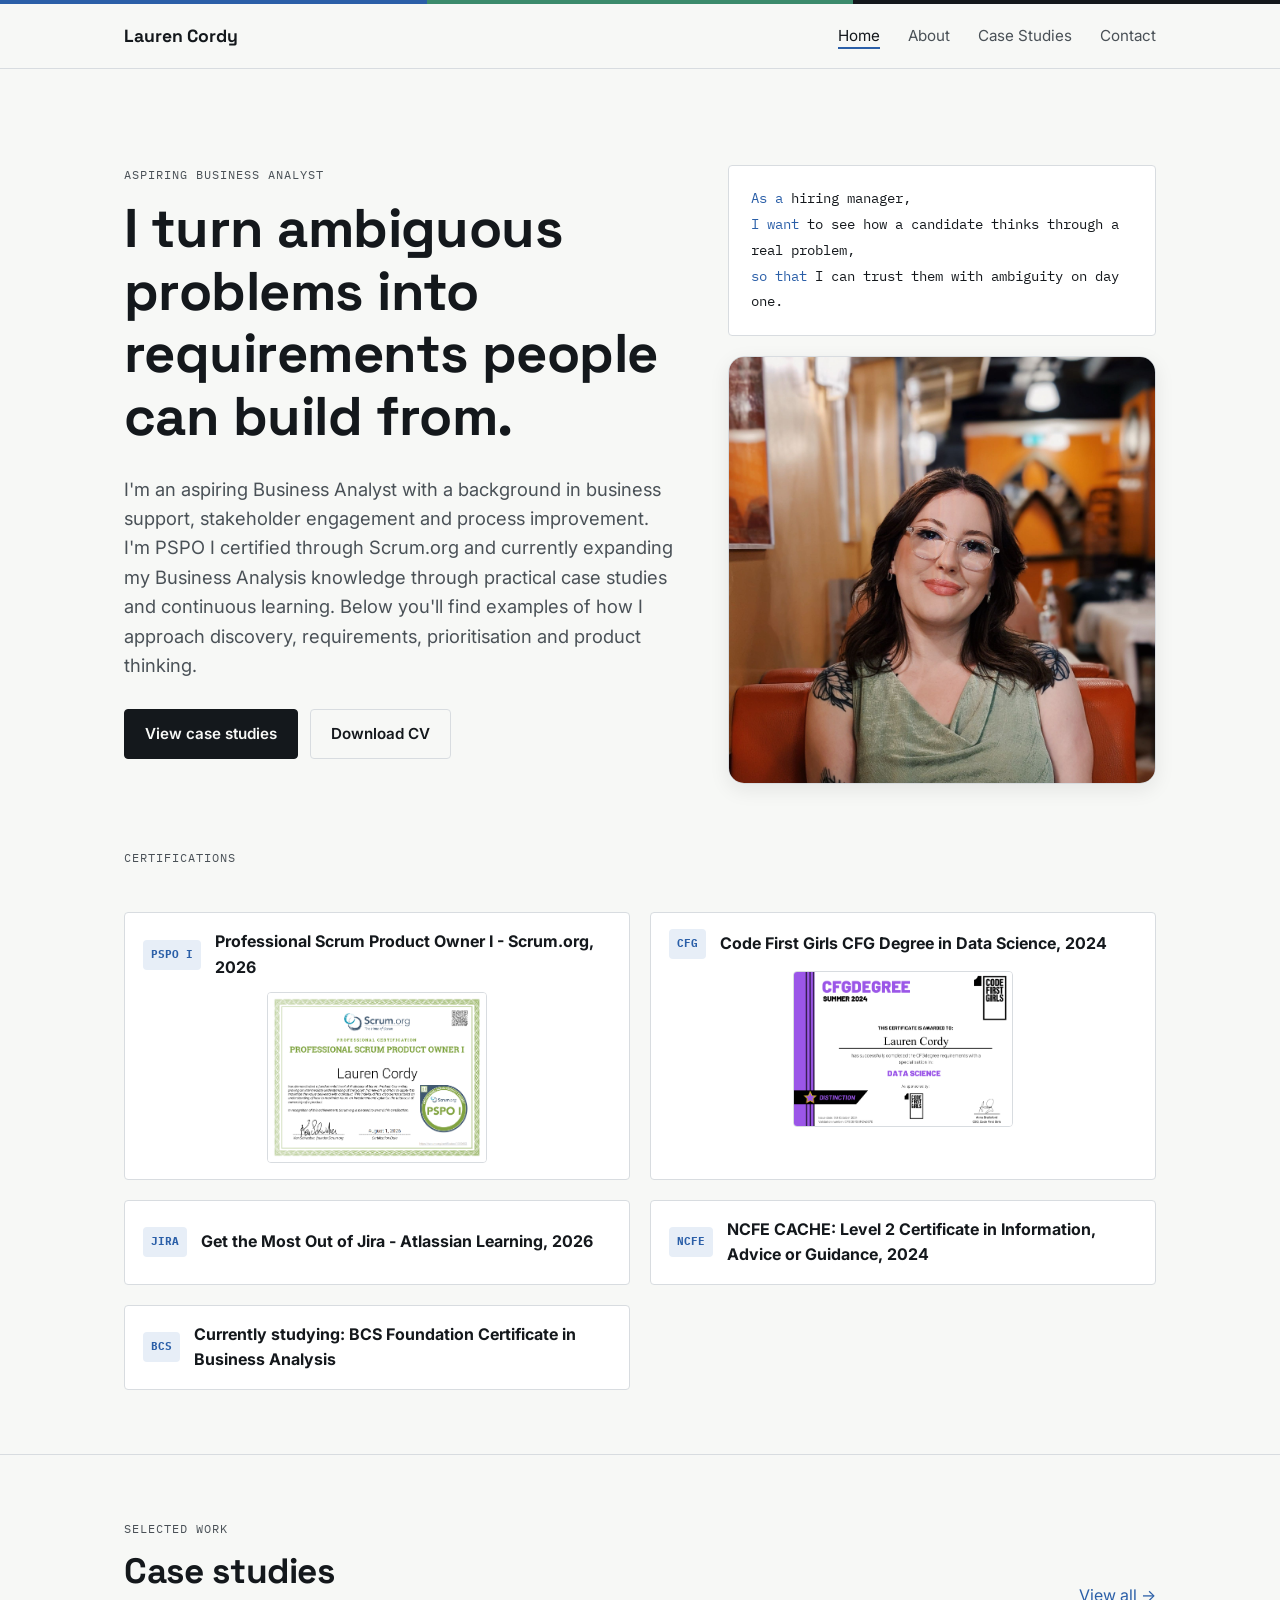
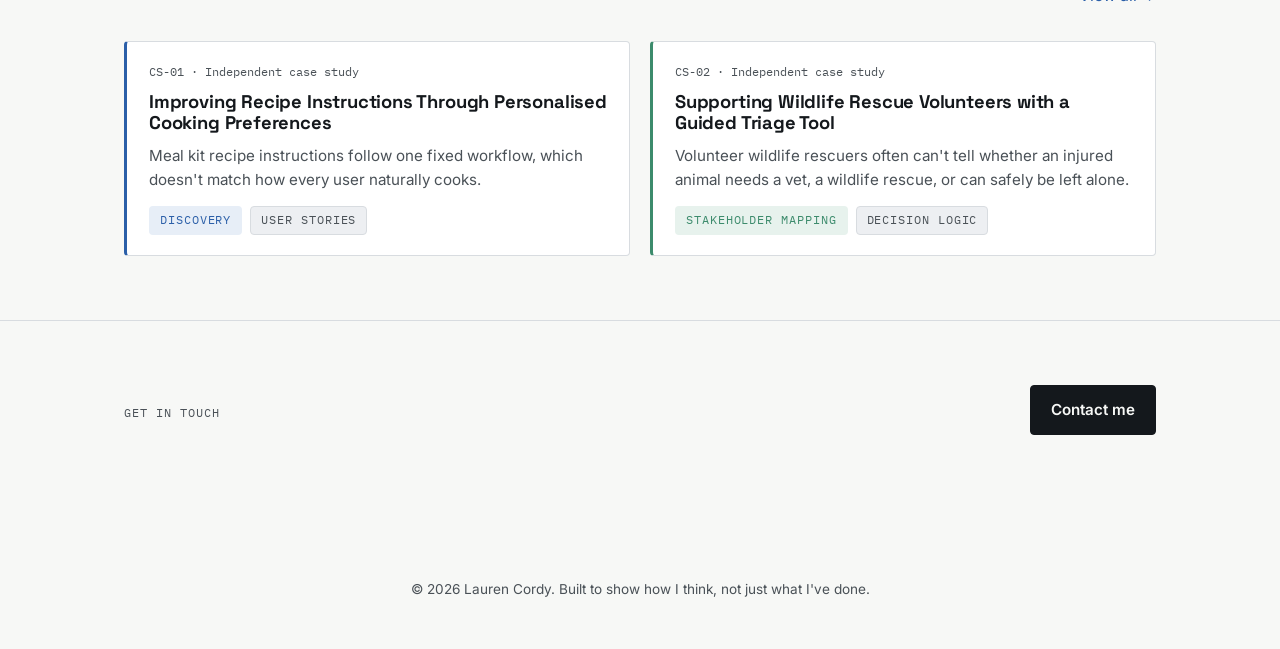
==== index.html @ 0fe435e4 "Add real CV and restore download links Add CV PDF to assets and link it from the homepage hero, Abou" ====
<!doctype html>
<html lang="en">
<head>
<meta charset="UTF-8">
<meta name="viewport" content="width=device-width, initial-scale=1.0">
<title>Lauren Cordy — Junior Business Analyst</title>
<meta name="description" content="Lauren Cordy — aspiring Business Analyst. PSPO certified, case studies in requirements gathering, user stories and stakeholder analysis.">
<link rel="preconnect" href="https://fonts.googleapis.com">
<link href="https://fonts.googleapis.com/css2?family=Space+Grotesk:wght@500;700&family=Inter:wght@400;500;600&family=IBM+Plex+Mono:wght@400;500&display=swap" rel="stylesheet">
<link rel="stylesheet" href="styles.css">
</head>
<body>
<div class="lane-strip"><span></span><span></span><span></span></div>

<header class="site-header">
  <nav class="nav">
    <a href="index.html" class="nav__logo">Lauren Cordy</a>
    <button class="nav__toggle" aria-label="Toggle menu" aria-expanded="false">Menu</button>
    <ul class="nav__links">
      <li><a href="index.html" aria-current="page">Home</a></li>
      <li><a href="about.html">About</a></li>
      <li><a href="case-studies.html">Case Studies</a></li>
      <li><a href="contact.html">Contact</a></li>
    </ul>
  </nav>
</header>

<main>
  <section class="hero" style="border-bottom:none; padding-bottom:0;">
    <div class="container hero__grid">
      <div>
        <span class="eyebrow">Aspiring Business Analyst</span>
        <h1>I turn ambiguous problems into requirements people can build from.</h1>
        <p class="hero__lede">
          I'm an aspiring Business Analyst with a background in business support, stakeholder engagement and
          process improvement. I'm PSPO I certified through Scrum.org and currently expanding my Business
          Analysis knowledge through practical case studies and continuous learning. Below you'll find examples
          of how I approach discovery, requirements, prioritisation and product thinking.
        </p>
        <div class="hero__ctas">
          <a href="case-studies.html" class="btn">View case studies</a>
          <a href="assets/cv.pdf" class="btn btn--ghost">Download CV</a>
        </div>
      </div>
      <div>
        <div class="story-quote">
          <span>As a</span> hiring manager,<br>
          <span>I want</span> to see how a candidate thinks through a real problem,<br>
          <span>so that</span> I can trust them with ambiguity on day one.
        </div>
        <img src="assets/headshot.jpg" alt="Lauren Cordy" class="hero__photo">
      </div>
    </div>
  </section>

  <section id="certifications">
    <div class="container">
      <div class="section__head">
        <div>
          <span class="eyebrow">Certifications</span>
        </div>
      </div>
      <div class="grid grid--2">
        <div class="cert-card" style="flex-direction:column; align-items:stretch; gap:12px;">
          <div style="display:flex; align-items:center; gap:14px;">
            <span class="cert-card__badge">PSPO I</span>
            <div>
              <strong>Professional Scrum Product Owner I - Scrum.org, 2026</strong>
            </div>
          </div>
          <img src="assets/pspo-i-certificate.png" alt="Professional Scrum Product Owner I certificate — click to enlarge" class="cert-thumb" style="display:block; width:100%; max-width:220px; height:auto; margin:0 auto; border:1px solid var(--line); border-radius:4px;">
        </div>
        <div class="cert-card" style="flex-direction:column; align-items:stretch; gap:12px;">
          <div style="display:flex; align-items:center; gap:14px;">
            <span class="cert-card__badge">CFG</span>
            <div>
              <strong>Code First Girls CFG Degree in Data Science, 2024</strong>
            </div>
          </div>
          <img src="assets/cfg-degree-data-science-certificate.png" alt="Code First Girls CFG Degree in Data Science certificate — click to enlarge" class="cert-thumb" style="display:block; width:100%; max-width:220px; height:auto; margin:0 auto; border:1px solid var(--line); border-radius:4px;">
        </div>
        <div class="cert-card">
          <span class="cert-card__badge">JIRA</span>
          <div>
            <strong>Get the Most Out of Jira - Atlassian Learning, 2026</strong>
          </div>
        </div>
        <div class="cert-card">
          <span class="cert-card__badge">NCFE</span>
          <div>
            <strong>NCFE CACHE: Level 2 Certificate in Information, Advice or Guidance, 2024</strong>
          </div>
        </div>
        <div class="cert-card">
          <span class="cert-card__badge">BCS</span>
          <div>
            <strong>Currently studying: BCS Foundation Certificate in Business Analysis</strong>
          </div>
        </div>
      </div>
    </div>
  </section>

  <section id="case-studies-preview">
    <div class="container">
      <div class="section__head">
        <div>
          <span class="eyebrow">Selected work</span>
          <h2>Case studies</h2>
        </div>
        <a href="case-studies.html">View all →</a>
      </div>
      <div class="grid">
        <a href="case-study-1.html" class="story-card">
          <span class="story-card__id">CS-01 · Independent case study</span>
          <h3 class="story-card__title">Improving Recipe Instructions Through Personalised Cooking Preferences</h3>
          <p class="story-card__body">Meal kit recipe instructions follow one fixed workflow, which doesn't match how every user naturally cooks.</p>
          <div class="story-card__tags">
            <span class="tag tag--blue">Discovery</span>
            <span class="tag">User Stories</span>
          </div>
        </a>
        <a href="case-study-2.html" class="story-card story-card--done">
          <span class="story-card__id">CS-02 · Independent case study</span>
          <h3 class="story-card__title">Supporting Wildlife Rescue Volunteers with a Guided Triage Tool</h3>
          <p class="story-card__body">Volunteer wildlife rescuers often can't tell whether an injured animal needs a vet, a wildlife rescue, or can safely be left alone.</p>
          <div class="story-card__tags">
            <span class="tag tag--green">Stakeholder Mapping</span>
            <span class="tag">Decision Logic</span>
          </div>
        </a>
      </div>
    </div>
  </section>

  <section id="contact-cta" style="border-bottom:none;">
    <div class="container">
      <div class="section__head">
        <div>
          <span class="eyebrow">Get in touch</span>
        </div>
        <a href="contact.html" class="btn">Contact me</a>
      </div>
    </div>
  </section>
</main>

<footer class="site-footer">
  <div class="container">
    © <span id="year"></span> Lauren Cordy. Built to show how I think, not just what I've done.
  </div>
</footer>

<div class="lightbox-overlay" id="lightbox">
  <img src="" alt="">
</div>

<script src="script.js"></script>
</body>
</html>
---- styles.css ----
/* ==========================================================================
   Design tokens
   ========================================================================== */
:root {
  --bg: #F7F8F6;
  --bg-raised: #FFFFFF;
  --ink: #14181C;
  --ink-soft: #4A5157;
  --line: #D8DCE0;
  --tag-bg: #EDEFF2;
  --blue: #2B5FA8;
  --blue-soft: #E7EEF7;
  --green: #3C8B6C;
  --green-soft: #E7F2ED;

  --font-display: 'Space Grotesk', 'Arial Narrow', sans-serif;
  --font-body: 'Inter', -apple-system, BlinkMacSystemFont, sans-serif;
  --font-mono: 'IBM Plex Mono', 'Courier New', monospace;

  --radius: 4px;
  --max-width: 1080px;
}

* { box-sizing: border-box; }

html {
  scroll-behavior: smooth;
}

/* Slim swimlane strip — a quiet nod to kanban lanes, present on every page */
.lane-strip {
  height: 4px;
  display: flex;
}
.lane-strip span { flex: 1; }
.lane-strip span:nth-child(1) { background: var(--blue); }
.lane-strip span:nth-child(2) { background: var(--green); }
.lane-strip span:nth-child(3) { background: var(--ink); }

@media (prefers-reduced-motion: reduce) {
  html { scroll-behavior: auto; }
  * { animation-duration: 0.01ms !important; transition-duration: 0.01ms !important; }
}

body {
  margin: 0;
  background: var(--bg);
  color: var(--ink);
  font-family: var(--font-body);
  font-size: 16px;
  line-height: 1.6;
  -webkit-font-smoothing: antialiased;
}

a { color: var(--blue); text-decoration: none; }
a:hover { text-decoration: underline; }

a:focus-visible,
button:focus-visible,
input:focus-visible,
textarea:focus-visible {
  outline: 2px solid var(--blue);
  outline-offset: 2px;
}

h1, h2, h3, h4 {
  font-family: var(--font-display);
  font-weight: 700;
  line-height: 1.15;
  margin: 0 0 0.5em 0;
  letter-spacing: -0.01em;
}

h1 { font-size: clamp(2.2rem, 5vw, 3.4rem); }
h2 { font-size: clamp(1.6rem, 3vw, 2.2rem); }
h3 { font-size: 1.25rem; }

p { margin: 0 0 1em 0; color: var(--ink-soft); }

.container {
  max-width: var(--max-width);
  margin: 0 auto;
  padding: 0 24px;
}

/* ==========================================================================
   Eyebrow / tag labels — styled like ticket/status tags, not decoration
   ========================================================================== */
.tag {
  display: inline-flex;
  align-items: center;
  gap: 6px;
  font-family: var(--font-mono);
  font-size: 0.72rem;
  letter-spacing: 0.08em;
  text-transform: uppercase;
  background: var(--tag-bg);
  color: var(--ink-soft);
  padding: 4px 10px;
  border-radius: var(--radius);
  border: 1px solid var(--line);
}

.tag--blue { background: var(--blue-soft); color: var(--blue); border-color: transparent; }
.tag--green { background: var(--green-soft); color: var(--green); border-color: transparent; }

.eyebrow {
  font-family: var(--font-mono);
  font-size: 0.78rem;
  letter-spacing: 0.08em;
  text-transform: uppercase;
  color: var(--ink-soft);
  margin-bottom: 12px;
  display: block;
}

/* ==========================================================================
   Nav
   ========================================================================== */
.site-header {
  border-bottom: 1px solid var(--line);
  position: sticky;
  top: 0;
  background: rgba(247, 248, 246, 0.92);
  backdrop-filter: blur(6px);
  z-index: 10;
}

.nav {
  display: flex;
  align-items: center;
  justify-content: space-between;
  padding: 18px 24px;
  max-width: var(--max-width);
  margin: 0 auto;
}

.nav__logo {
  font-family: var(--font-display);
  font-weight: 700;
  font-size: 1.1rem;
  color: var(--ink);
}

.nav__links {
  display: flex;
  gap: 28px;
  list-style: none;
  margin: 0;
  padding: 0;
}

.nav__links a {
  color: var(--ink-soft);
  font-size: 0.95rem;
}

.nav__links a:hover,
.nav__links a[aria-current="page"] {
  color: var(--ink);
  text-decoration: none;
  border-bottom: 2px solid var(--blue);
  padding-bottom: 2px;
}

.nav__toggle {
  display: none;
  background: none;
  border: 1px solid var(--line);
  border-radius: var(--radius);
  padding: 8px 10px;
  font-family: var(--font-mono);
  cursor: pointer;
}

@media (max-width: 720px) {
  .nav__toggle { display: block; }
  .nav__links {
    position: absolute;
    top: 100%;
    left: 0;
    right: 0;
    background: var(--bg-raised);
    border-bottom: 1px solid var(--line);
    flex-direction: column;
    gap: 0;
    padding: 8px 24px;
    display: none;
  }
  .nav__links.is-open { display: flex; }
  .nav__links li { border-bottom: 1px solid var(--line); }
  .nav__links li:last-child { border-bottom: none; }
  .nav__links a { display: block; padding: 14px 0; }
}

/* ==========================================================================
   Hero
   ========================================================================== */
.hero {
  padding: 96px 0 64px;
  border-bottom: 1px solid var(--line);
}

@keyframes rise-in {
  from { opacity: 0; transform: translateY(14px); }
  to { opacity: 1; transform: translateY(0); }
}

.hero__grid > div,
.cs-hero > .container > * {
  animation: rise-in 0.5s ease both;
}
.hero__grid > div:nth-child(2) { animation-delay: 0.08s; }

.hero__grid {
  display: grid;
  grid-template-columns: 1.3fr 1fr;
  gap: 48px;
  align-items: start;
}

@media (max-width: 800px) {
  .hero__grid { grid-template-columns: 1fr; }
}

.hero__photo {
  display: block;
  width: 100%;
  aspect-ratio: 1;
  object-fit: cover;
  border-radius: 16px;
  border: 1px solid var(--line);
  margin-top: 20px;
  box-shadow: 0 6px 20px rgba(20, 24, 28, 0.08);
}

.hero__lede {
  font-size: 1.15rem;
  color: var(--ink-soft);
  max-width: 46ch;
}

.hero__ctas {
  display: flex;
  gap: 12px;
  margin-top: 28px;
  flex-wrap: wrap;
}

/* ==========================================================================
   Buttons
   ========================================================================== */
.btn {
  display: inline-flex;
  align-items: center;
  gap: 8px;
  font-family: var(--font-body);
  font-weight: 600;
  font-size: 0.95rem;
  padding: 12px 20px;
  border-radius: var(--radius);
  border: 1px solid var(--ink);
  cursor: pointer;
  background: var(--ink);
  color: var(--bg);
  transition: transform 0.15s ease, box-shadow 0.15s ease, opacity 0.15s ease;
}

.btn:hover {
  text-decoration: none;
  opacity: 0.92;
  transform: translateY(-1px);
  box-shadow: 0 6px 16px rgba(20, 24, 28, 0.18);
}

.btn--ghost {
  background: transparent;
  color: var(--ink);
  border: 1px solid var(--line);
  box-shadow: none;
}

.btn--ghost:hover {
  box-shadow: 0 6px 16px rgba(20, 24, 28, 0.08);
  border-color: var(--ink);
}

/* ==========================================================================
   Story card — the signature component
   Styled like a real ticket: mono ID, status stripe, tag.
   Used for case study previews AND for literal user-story quotes.
   ========================================================================== */
.story-card {
  background: var(--bg-raised);
  border: 1px solid var(--line);
  border-left: 3px solid var(--blue);
  border-radius: var(--radius);
  padding: 20px 22px;
  display: flex;
  flex-direction: column;
  gap: 10px;
  transition: transform 0.15s ease, box-shadow 0.15s ease;
}

a.story-card,
a.story-card:hover {
  text-decoration: none;
  color: inherit;
}

.story-card:hover {
  transform: translateY(-2px);
  box-shadow: 0 6px 20px rgba(20, 24, 28, 0.06);
}

.story-card--done { border-left-color: var(--green); }

.story-card__id {
  font-family: var(--font-mono);
  font-size: 0.75rem;
  color: var(--ink-soft);
}

.story-card__title {
  font-family: var(--font-display);
  font-weight: 700;
  font-size: 1.15rem;
  margin: 0;
}

.story-card__body { margin: 0; font-size: 0.95rem; }

.story-card__tags {
  display: flex;
  gap: 8px;
  flex-wrap: wrap;
  margin-top: 4px;
}

/* A literal "As a / I want / so that" quote block used decoratively in the hero */
.story-quote {
  font-family: var(--font-mono);
  font-size: 0.85rem;
  line-height: 1.9;
  background: var(--bg-raised);
  border: 1px solid var(--line);
  border-radius: var(--radius);
  padding: 20px 22px;
}

.story-quote span { color: var(--blue); }

/* ==========================================================================
   Grids / sections
   ========================================================================== */
section { padding: 64px 0; border-bottom: 1px solid var(--line); }
section:last-of-type { border-bottom: none; }

.section__head {
  display: flex;
  justify-content: space-between;
  align-items: flex-end;
  gap: 24px;
  margin-bottom: 32px;
  flex-wrap: wrap;
}

.grid {
  display: grid;
  grid-template-columns: repeat(auto-fit, minmax(260px, 1fr));
  gap: 20px;
}

.grid--2 { grid-template-columns: repeat(2, 1fr); }
@media (max-width: 700px) { .grid--2 { grid-template-columns: 1fr; } }

/* ==========================================================================
   Skills / certifications
   ========================================================================== */
.cert-card {
  display: flex;
  align-items: center;
  gap: 14px;
  background: var(--bg-raised);
  border: 1px solid var(--line);
  border-radius: var(--radius);
  padding: 16px 18px;
}

.cert-card__badge {
  font-family: var(--font-mono);
  font-size: 0.7rem;
  font-weight: 700;
  color: var(--blue);
  background: var(--blue-soft);
  padding: 6px 8px;
  border-radius: var(--radius);
  white-space: nowrap;
}

.skills-list {
  display: flex;
  flex-wrap: wrap;
  gap: 10px;
  list-style: none;
  padding: 0;
  margin: 0;
}

.skills-list li {
  font-family: var(--font-mono);
  font-size: 0.82rem;
  background: var(--tag-bg);
  padding: 6px 12px;
  border-radius: var(--radius);
}

/* ==========================================================================
   Case study detail page
   ========================================================================== */
.cs-hero {
  padding: 56px 0 40px;
  border-bottom: 1px solid var(--line);
}

.cs-meta {
  display: flex;
  gap: 10px;
  flex-wrap: wrap;
  margin-bottom: 20px;
}

.cs-block { padding: 48px 0; border-bottom: 1px solid var(--line); }
.cs-block:last-of-type { border-bottom: none; }

.cs-block__label {
  font-family: var(--font-mono);
  font-size: 0.75rem;
  letter-spacing: 0.08em;
  text-transform: uppercase;
  color: var(--blue);
  display: block;
  margin-bottom: 12px;
}

.persona-card {
  background: var(--bg-raised);
  border: 1px solid var(--line);
  border-radius: var(--radius);
  padding: 18px;
}

.mockup-placeholder {
  border: 1px dashed var(--line);
  border-radius: var(--radius);
  background: var(--tag-bg);
  padding: 48px 20px;
  text-align: center;
  color: var(--ink-soft);
  font-family: var(--font-mono);
  font-size: 0.85rem;
}

.user-stories {
  list-style: none;
  margin: 0;
  padding: 0;
  display: flex;
  flex-direction: column;
  gap: 14px;
}

/* ==========================================================================
   Footer / contact
   ========================================================================== */
.site-footer {
  padding: 48px 0;
  text-align: center;
  color: var(--ink-soft);
  font-size: 0.85rem;
}

.contact-form {
  display: flex;
  flex-direction: column;
  gap: 16px;
  max-width: 520px;
}

.contact-form label {
  font-family: var(--font-mono);
  font-size: 0.78rem;
  text-transform: uppercase;
  letter-spacing: 0.06em;
  color: var(--ink-soft);
  margin-bottom: 6px;
  display: block;
}

.contact-form input,
.contact-form textarea {
  width: 100%;
  font-family: var(--font-body);
  font-size: 1rem;
  padding: 12px 14px;
  border: 1px solid var(--line);
  border-radius: var(--radius);
  background: var(--bg-raised);
  color: var(--ink);
}

.contact-form textarea { resize: vertical; min-height: 120px; }

/* ==========================================================================
   Certificate thumbnails + lightbox
   ========================================================================== */
.cert-thumb {
  cursor: zoom-in;
  transition: transform 0.15s ease, box-shadow 0.15s ease;
}

.cert-thumb:hover {
  transform: translateY(-2px);
  box-shadow: 0 6px 20px rgba(20, 24, 28, 0.12);
}

.lightbox-overlay {
  display: none;
  position: fixed;
  inset: 0;
  background: rgba(20, 24, 28, 0.85);
  align-items: center;
  justify-content: center;
  padding: 32px;
  z-index: 100;
  cursor: zoom-out;
}

.lightbox-overlay.is-open { display: flex; }

.lightbox-overlay img {
  max-width: 90vw;
  max-height: 90vh;
  border-radius: 4px;
  box-shadow: 0 20px 60px rgba(0, 0, 0, 0.4);
}
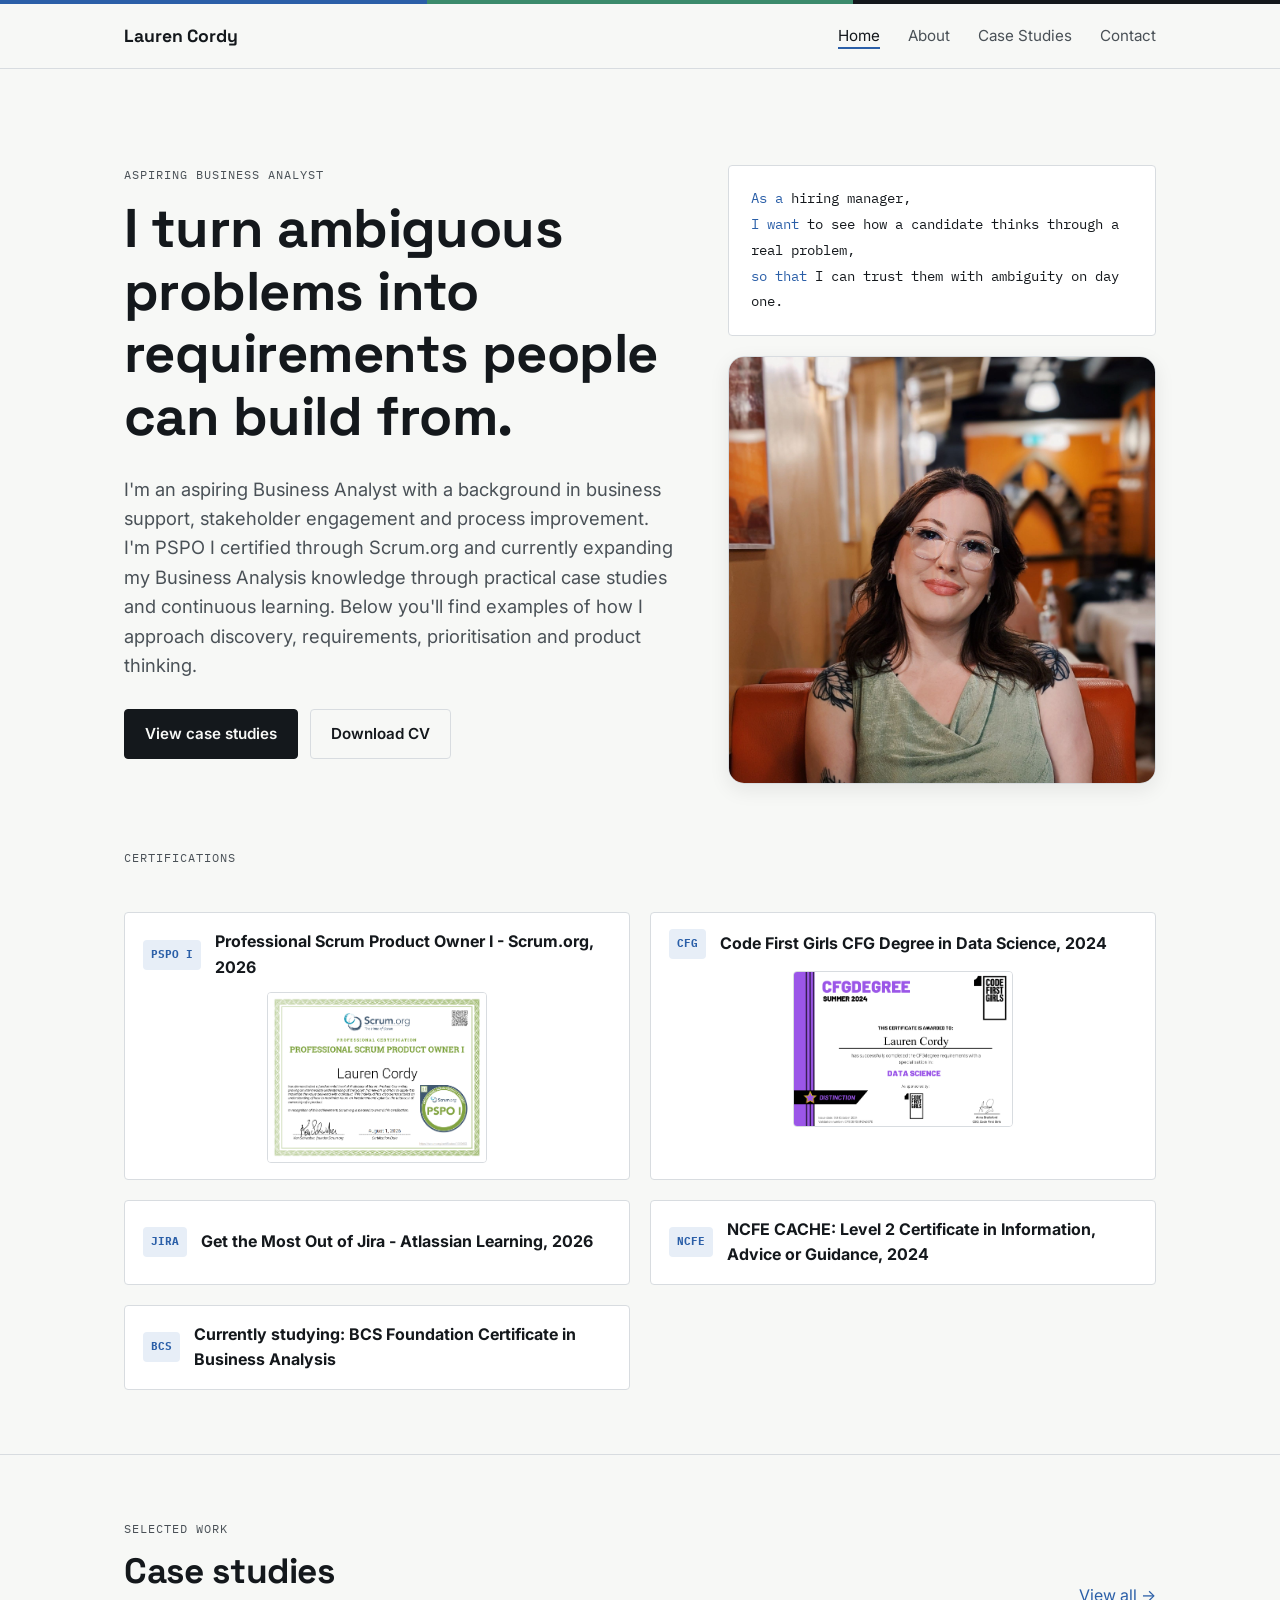
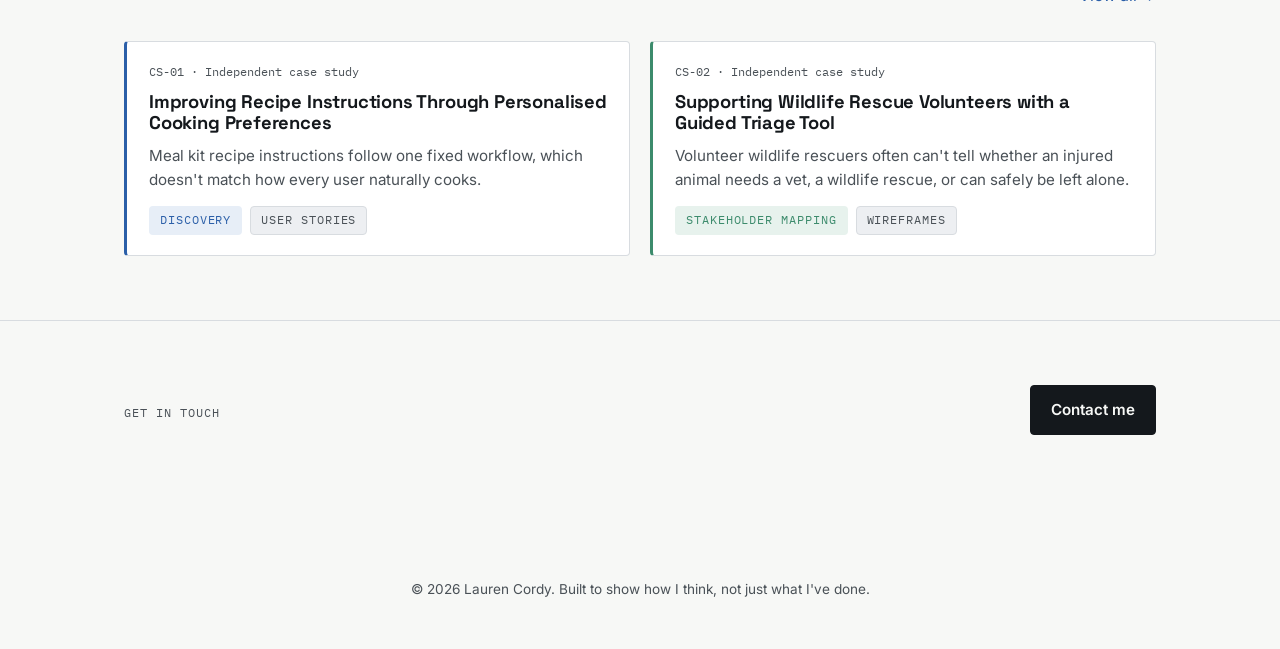
==== commit e2fe61ed: "Align CS-02 with CS-01 conventions and simplify - Match stakeholder card style to CS-01 (persona lab" ====
--- a/index.html
+++ b/index.html
@@ -126,7 +126,7 @@
           <p class="story-card__body">Volunteer wildlife rescuers often can't tell whether an injured animal needs a vet, a wildlife rescue, or can safely be left alone.</p>
           <div class="story-card__tags">
             <span class="tag tag--green">Stakeholder Mapping</span>
-            <span class="tag">Decision Logic</span>
+            <span class="tag">Wireframes</span>
           </div>
         </a>
       </div>
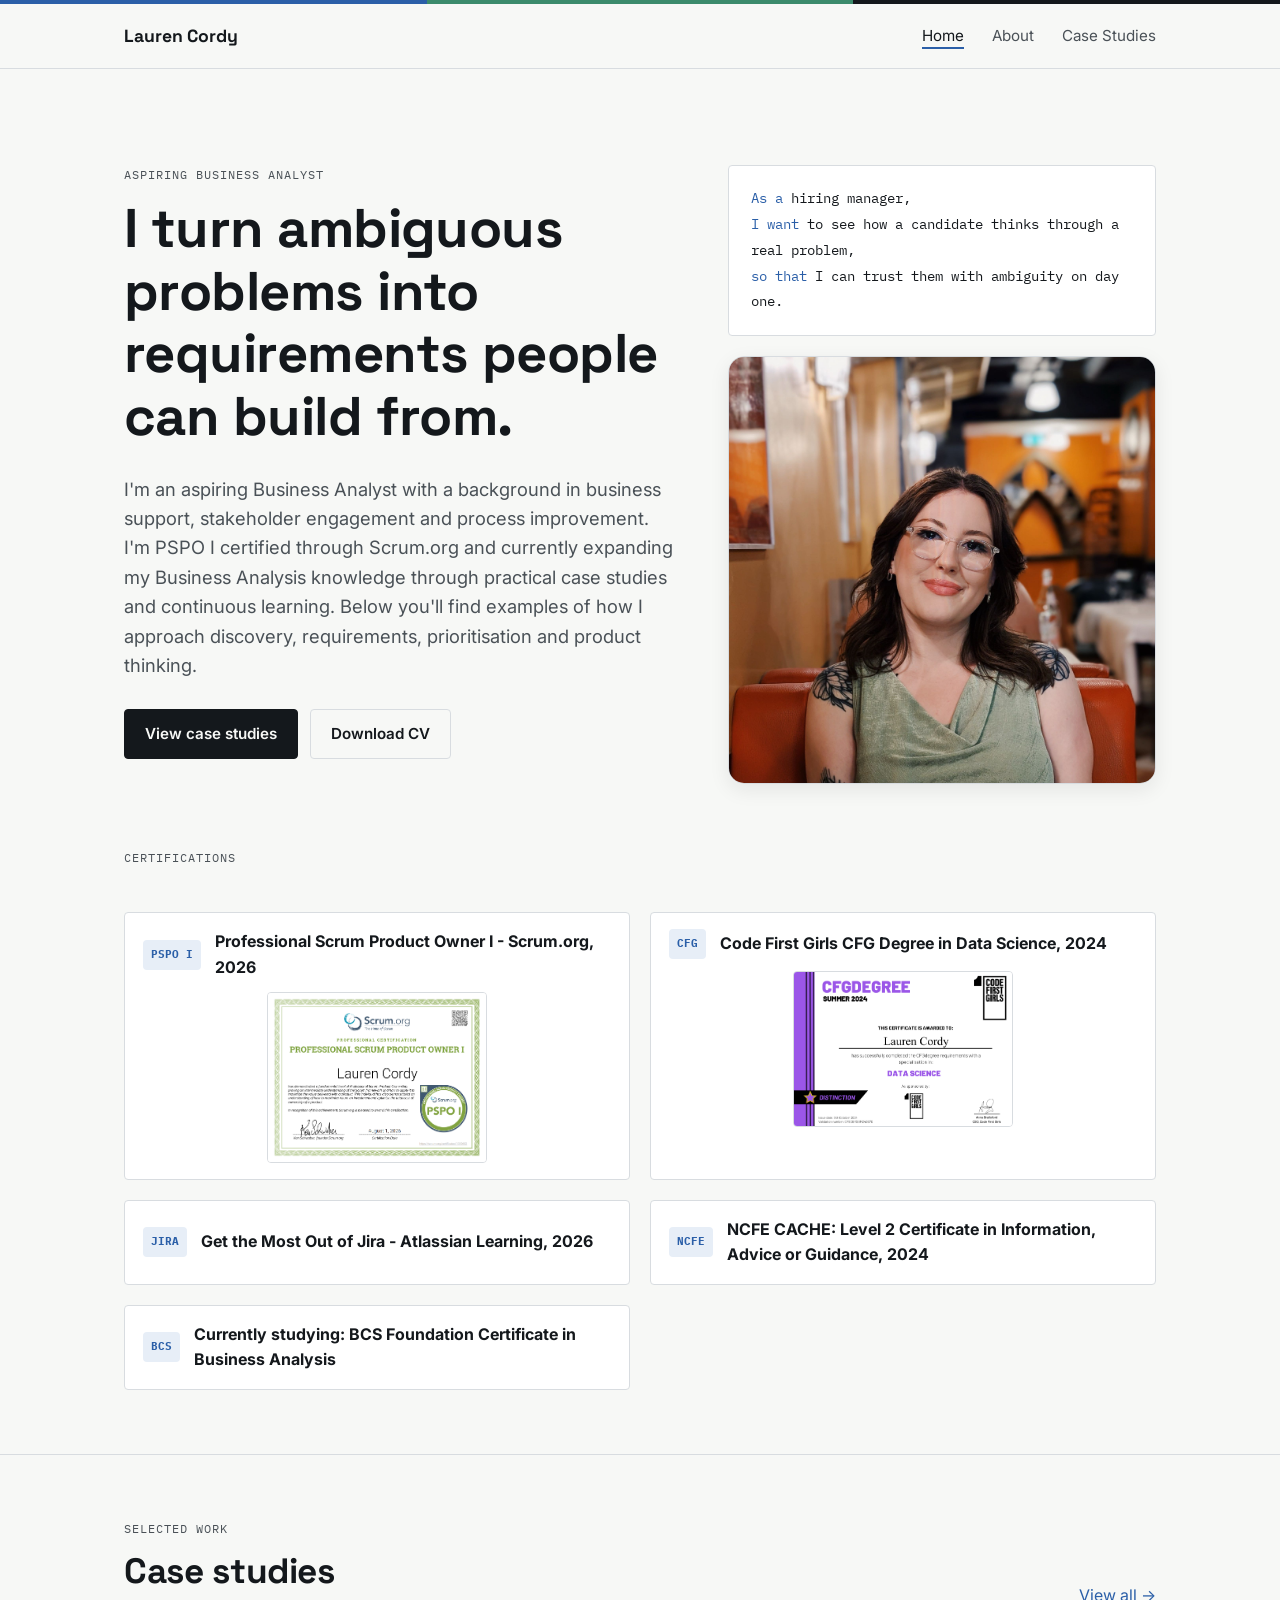
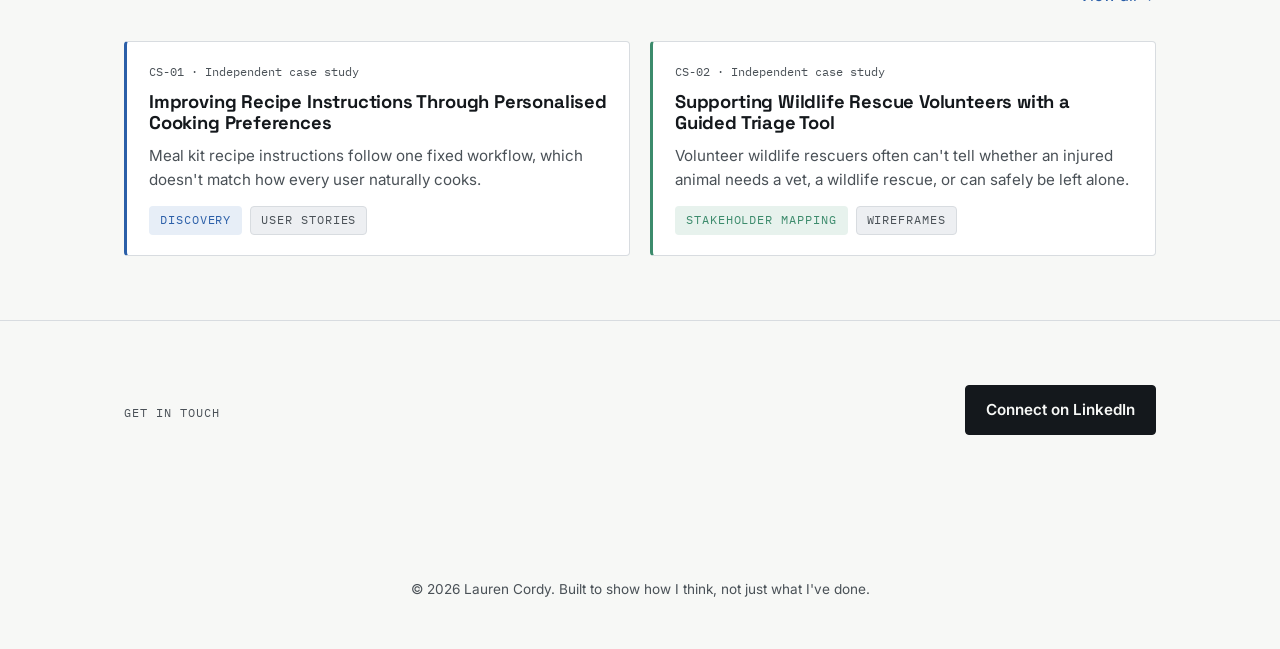
==== commit 1bef6fc0: "Remove contact page in favour of LinkedIn Remove contact.html and its nav links site-wide. Replace t" ====
--- a/index.html
+++ b/index.html
@@ -20,7 +20,6 @@
       <li><a href="index.html" aria-current="page">Home</a></li>
       <li><a href="about.html">About</a></li>
       <li><a href="case-studies.html">Case Studies</a></li>
-      <li><a href="contact.html">Contact</a></li>
     </ul>
   </nav>
 </header>
@@ -139,7 +138,7 @@
         <div>
           <span class="eyebrow">Get in touch</span>
         </div>
-        <a href="contact.html" class="btn">Contact me</a>
+        <a href="https://www.linkedin.com/in/laurenecordy/" class="btn" target="_blank" rel="noopener">Connect on LinkedIn</a>
       </div>
     </div>
   </section>
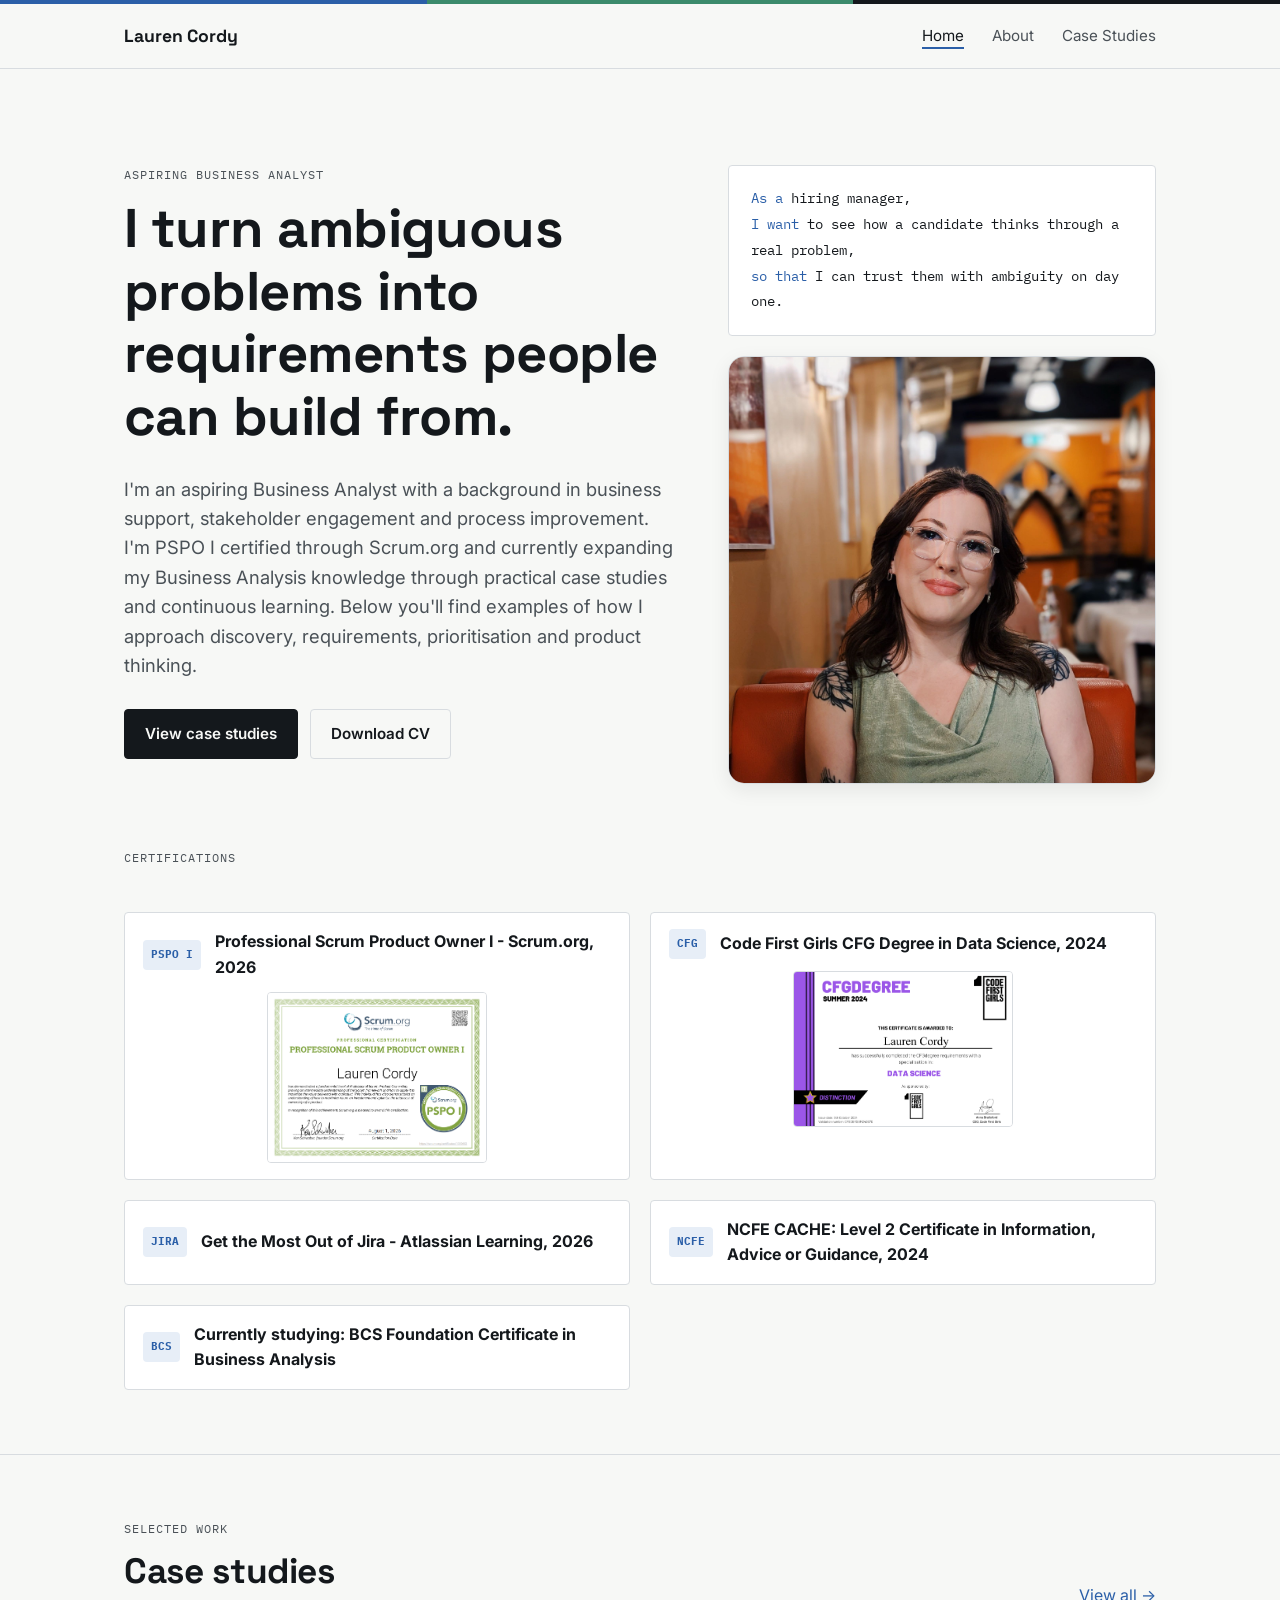
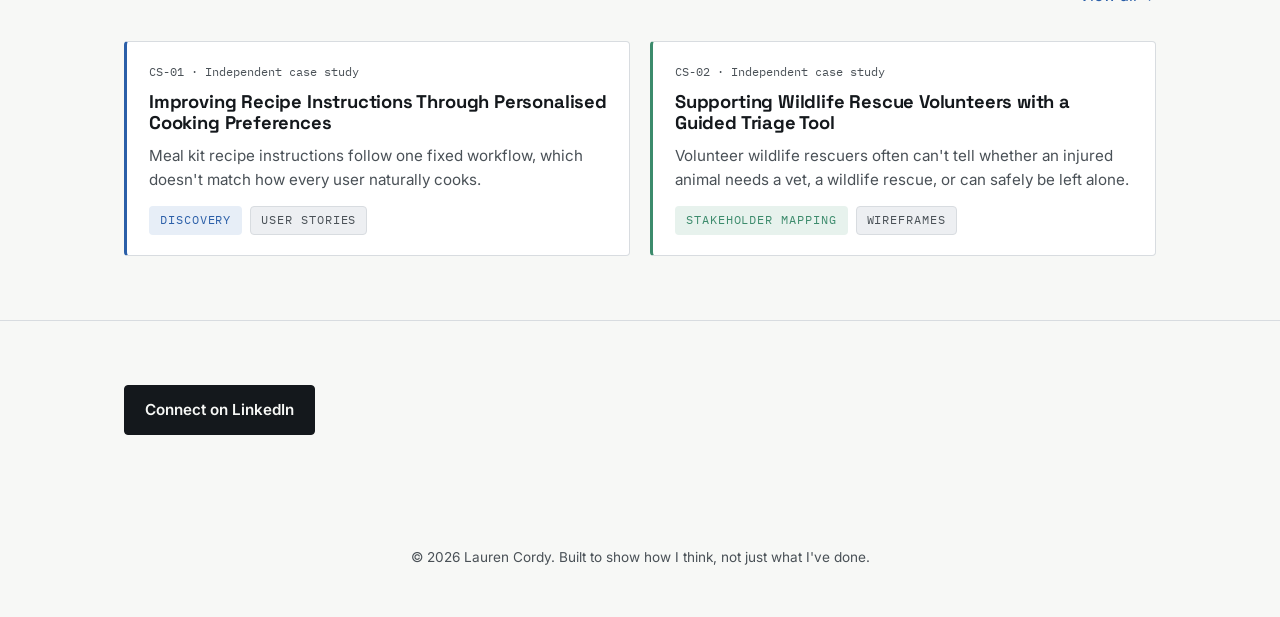
==== commit d749afcb: "Remove "Get in touch" label from homepage CTA Co-Authored-By: Claude Sonnet 5 <noreply@anthropic.com" ====
--- a/index.html
+++ b/index.html
@@ -134,12 +134,7 @@
 
   <section id="contact-cta" style="border-bottom:none;">
     <div class="container">
-      <div class="section__head">
-        <div>
-          <span class="eyebrow">Get in touch</span>
-        </div>
-        <a href="https://www.linkedin.com/in/laurenecordy/" class="btn" target="_blank" rel="noopener">Connect on LinkedIn</a>
-      </div>
+      <a href="https://www.linkedin.com/in/laurenecordy/" class="btn" target="_blank" rel="noopener">Connect on LinkedIn</a>
     </div>
   </section>
 </main>
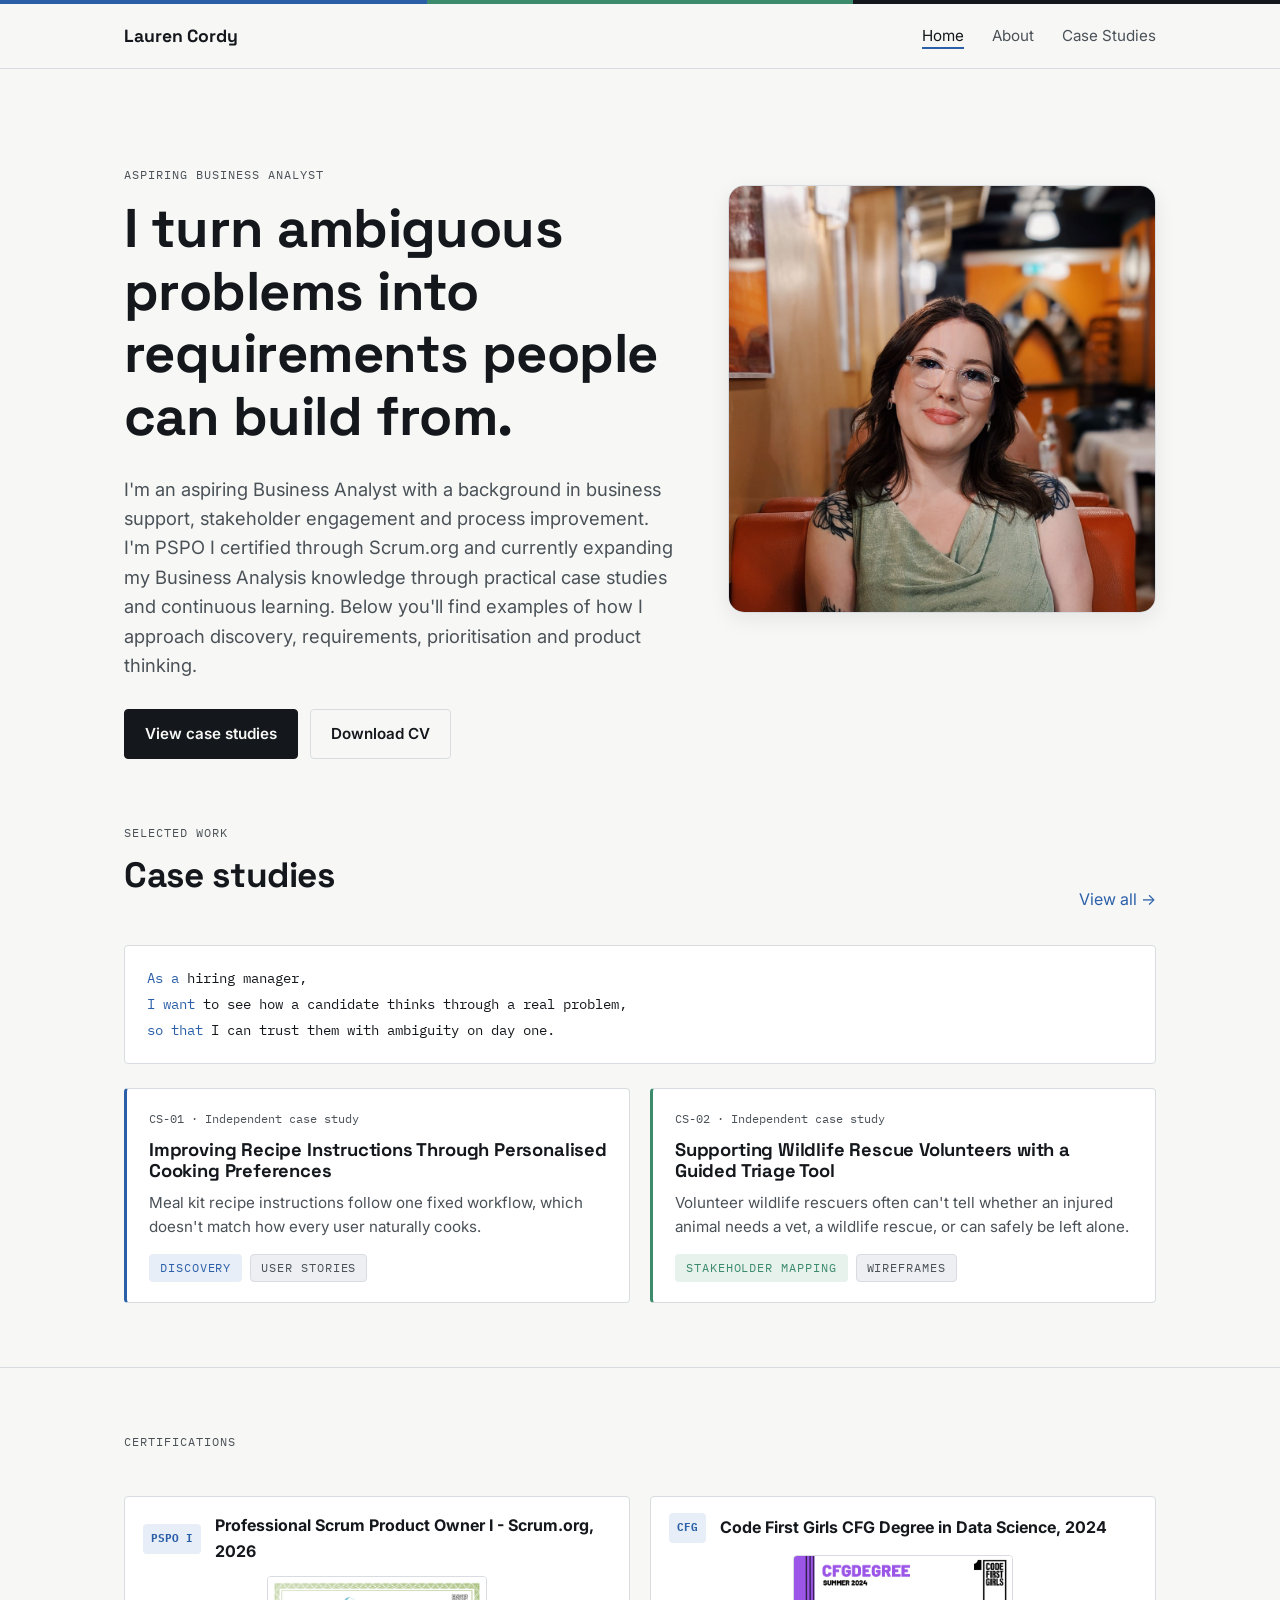
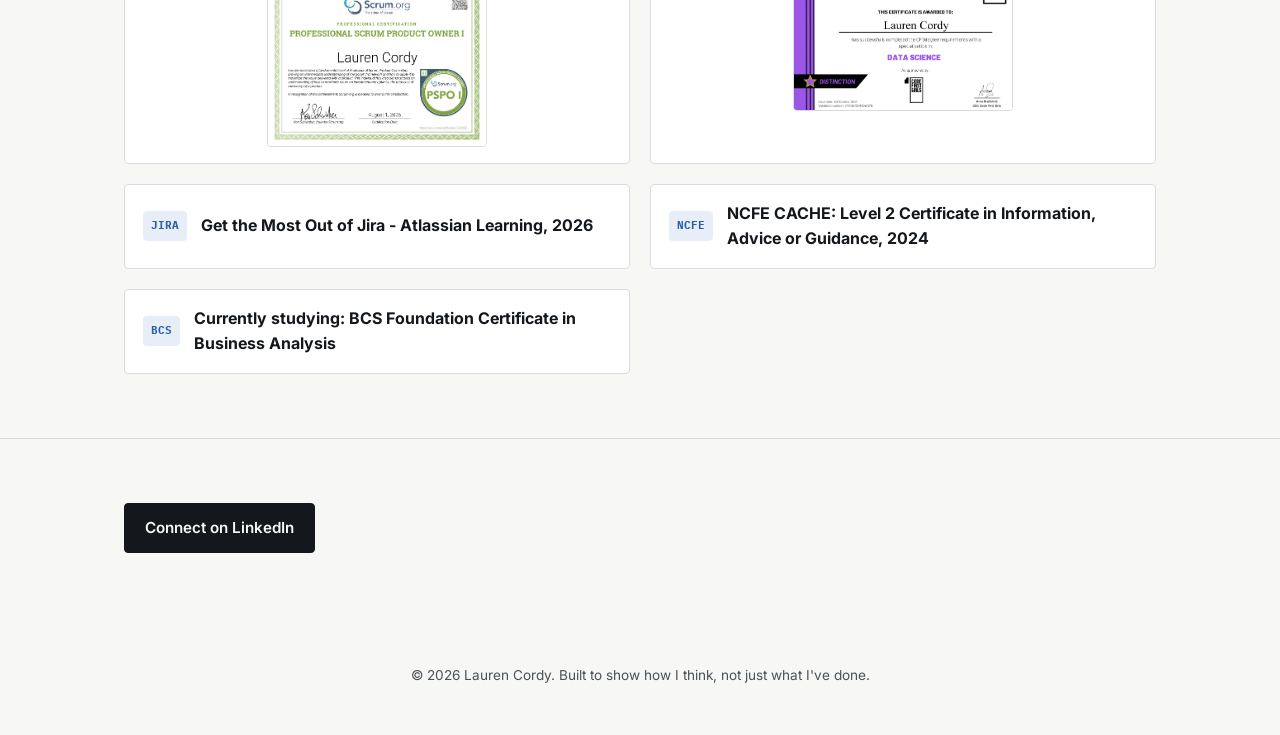
==== commit 4db598a8: "Polish About page, homepage structure, and SEO metadata - Add headshot photo to About page; remove i" ====
--- a/index.html
+++ b/index.html
@@ -3,8 +3,8 @@
 <head>
 <meta charset="UTF-8">
 <meta name="viewport" content="width=device-width, initial-scale=1.0">
-<title>Lauren Cordy — Junior Business Analyst</title>
-<meta name="description" content="Lauren Cordy — aspiring Business Analyst. PSPO certified, case studies in requirements gathering, user stories and stakeholder analysis.">
+<title>Lauren Cordy - Junior Business Analyst</title>
+<meta name="description" content="Lauren Cordy - aspiring Business Analyst. PSPO certified, case studies in requirements gathering, user stories and stakeholder analysis.">
 <link rel="preconnect" href="https://fonts.googleapis.com">
 <link href="https://fonts.googleapis.com/css2?family=Space+Grotesk:wght@500;700&family=Inter:wght@400;500;600&family=IBM+Plex+Mono:wght@400;500&display=swap" rel="stylesheet">
 <link rel="stylesheet" href="styles.css">
@@ -42,60 +42,7 @@
         </div>
       </div>
       <div>
-        <div class="story-quote">
-          <span>As a</span> hiring manager,<br>
-          <span>I want</span> to see how a candidate thinks through a real problem,<br>
-          <span>so that</span> I can trust them with ambiguity on day one.
-        </div>
         <img src="assets/headshot.jpg" alt="Lauren Cordy" class="hero__photo">
-      </div>
-    </div>
-  </section>
-
-  <section id="certifications">
-    <div class="container">
-      <div class="section__head">
-        <div>
-          <span class="eyebrow">Certifications</span>
-        </div>
-      </div>
-      <div class="grid grid--2">
-        <div class="cert-card" style="flex-direction:column; align-items:stretch; gap:12px;">
-          <div style="display:flex; align-items:center; gap:14px;">
-            <span class="cert-card__badge">PSPO I</span>
-            <div>
-              <strong>Professional Scrum Product Owner I - Scrum.org, 2026</strong>
-            </div>
-          </div>
-          <img src="assets/pspo-i-certificate.png" alt="Professional Scrum Product Owner I certificate — click to enlarge" class="cert-thumb" style="display:block; width:100%; max-width:220px; height:auto; margin:0 auto; border:1px solid var(--line); border-radius:4px;">
-        </div>
-        <div class="cert-card" style="flex-direction:column; align-items:stretch; gap:12px;">
-          <div style="display:flex; align-items:center; gap:14px;">
-            <span class="cert-card__badge">CFG</span>
-            <div>
-              <strong>Code First Girls CFG Degree in Data Science, 2024</strong>
-            </div>
-          </div>
-          <img src="assets/cfg-degree-data-science-certificate.png" alt="Code First Girls CFG Degree in Data Science certificate — click to enlarge" class="cert-thumb" style="display:block; width:100%; max-width:220px; height:auto; margin:0 auto; border:1px solid var(--line); border-radius:4px;">
-        </div>
-        <div class="cert-card">
-          <span class="cert-card__badge">JIRA</span>
-          <div>
-            <strong>Get the Most Out of Jira - Atlassian Learning, 2026</strong>
-          </div>
-        </div>
-        <div class="cert-card">
-          <span class="cert-card__badge">NCFE</span>
-          <div>
-            <strong>NCFE CACHE: Level 2 Certificate in Information, Advice or Guidance, 2024</strong>
-          </div>
-        </div>
-        <div class="cert-card">
-          <span class="cert-card__badge">BCS</span>
-          <div>
-            <strong>Currently studying: BCS Foundation Certificate in Business Analysis</strong>
-          </div>
-        </div>
       </div>
     </div>
   </section>
@@ -108,6 +55,11 @@
           <h2>Case studies</h2>
         </div>
         <a href="case-studies.html">View all →</a>
+      </div>
+      <div class="story-quote" style="margin-bottom:24px;">
+        <span>As a</span> hiring manager,<br>
+        <span>I want</span> to see how a candidate thinks through a real problem,<br>
+        <span>so that</span> I can trust them with ambiguity on day one.
       </div>
       <div class="grid">
         <a href="case-study-1.html" class="story-card">
@@ -132,6 +84,54 @@
     </div>
   </section>
 
+  <section id="certifications">
+    <div class="container">
+      <div class="section__head">
+        <div>
+          <span class="eyebrow">Certifications</span>
+        </div>
+      </div>
+      <div class="grid grid--2">
+        <div class="cert-card" style="flex-direction:column; align-items:stretch; gap:12px;">
+          <div style="display:flex; align-items:center; gap:14px;">
+            <span class="cert-card__badge">PSPO I</span>
+            <div>
+              <strong>Professional Scrum Product Owner I - Scrum.org, 2026</strong>
+            </div>
+          </div>
+          <img src="assets/pspo-i-certificate.png" alt="Professional Scrum Product Owner I certificate - click to enlarge" class="cert-thumb" style="display:block; width:100%; max-width:220px; height:auto; margin:0 auto; border:1px solid var(--line); border-radius:4px;">
+        </div>
+        <div class="cert-card" style="flex-direction:column; align-items:stretch; gap:12px;">
+          <div style="display:flex; align-items:center; gap:14px;">
+            <span class="cert-card__badge">CFG</span>
+            <div>
+              <strong>Code First Girls CFG Degree in Data Science, 2024</strong>
+            </div>
+          </div>
+          <img src="assets/cfg-degree-data-science-certificate.png" alt="Code First Girls CFG Degree in Data Science certificate - click to enlarge" class="cert-thumb" style="display:block; width:100%; max-width:220px; height:auto; margin:0 auto; border:1px solid var(--line); border-radius:4px;">
+        </div>
+        <div class="cert-card">
+          <span class="cert-card__badge">JIRA</span>
+          <div>
+            <strong>Get the Most Out of Jira - Atlassian Learning, 2026</strong>
+          </div>
+        </div>
+        <div class="cert-card">
+          <span class="cert-card__badge">NCFE</span>
+          <div>
+            <strong>NCFE CACHE: Level 2 Certificate in Information, Advice or Guidance, 2024</strong>
+          </div>
+        </div>
+        <div class="cert-card">
+          <span class="cert-card__badge">BCS</span>
+          <div>
+            <strong>Currently studying: BCS Foundation Certificate in Business Analysis</strong>
+          </div>
+        </div>
+      </div>
+    </div>
+  </section>
+
   <section id="contact-cta" style="border-bottom:none;">
     <div class="container">
       <a href="https://www.linkedin.com/in/laurenecordy/" class="btn" target="_blank" rel="noopener">Connect on LinkedIn</a>
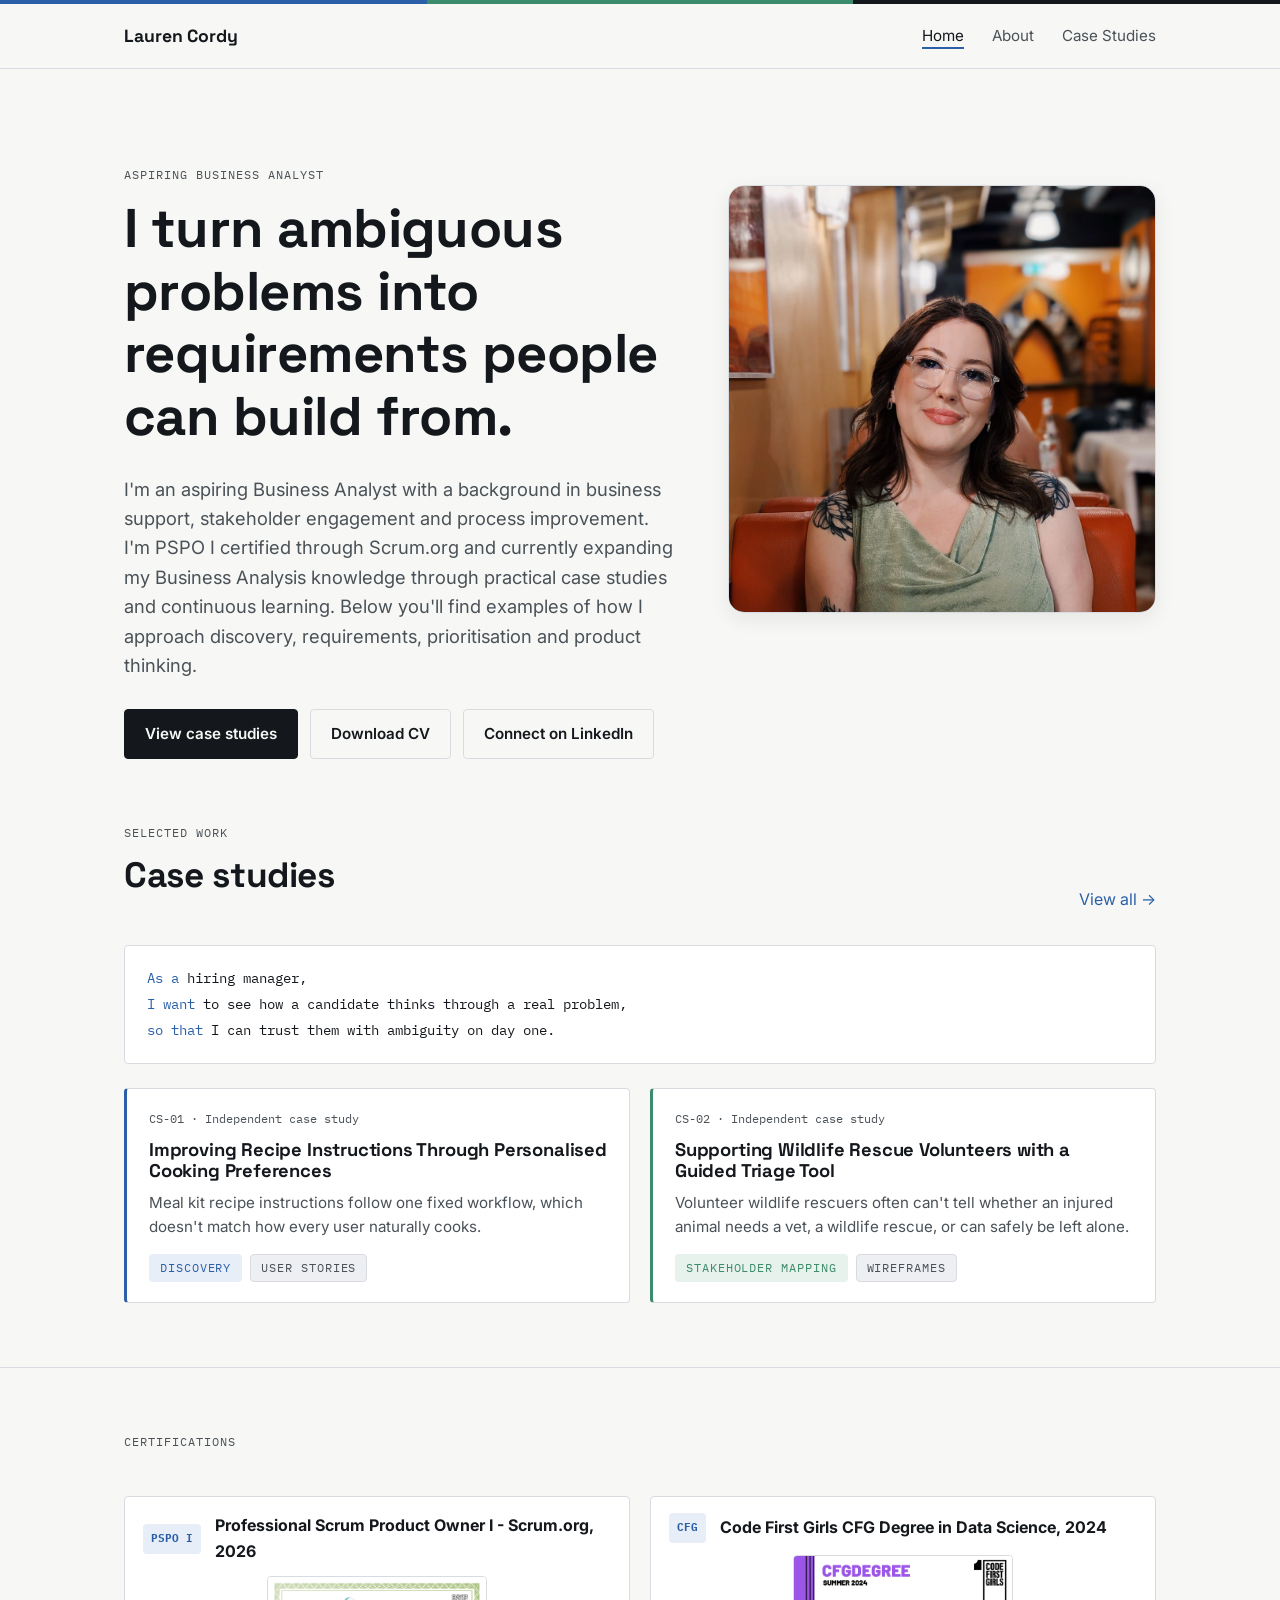
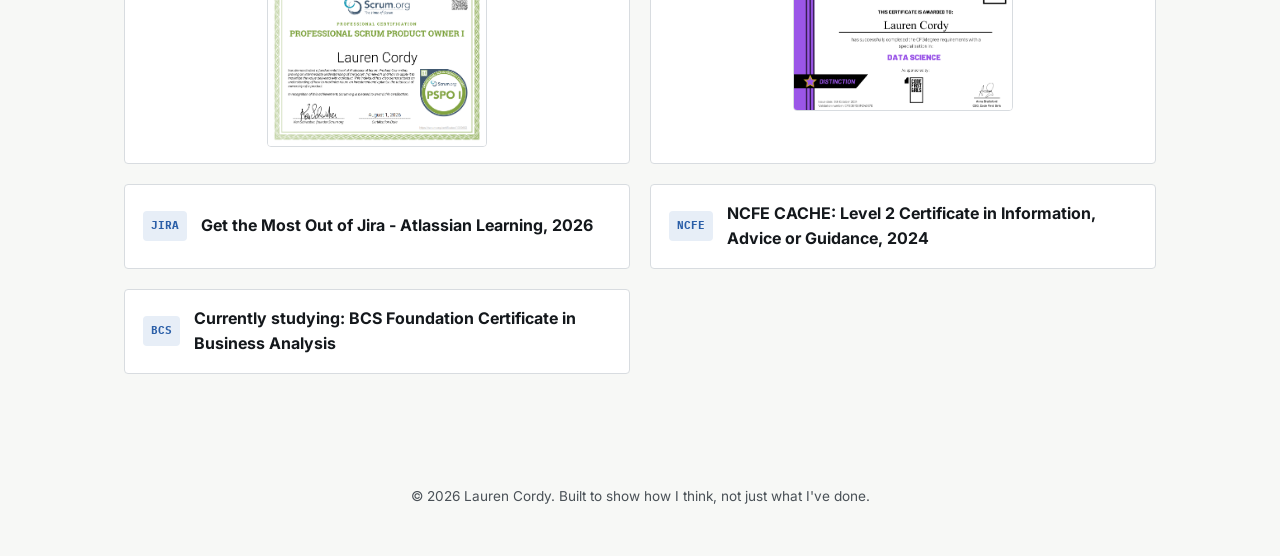
==== commit 5b9901ad: "Move LinkedIn link into hero CTA row Consolidate "Connect on LinkedIn" with the other homepage CTAs " ====
--- a/index.html
+++ b/index.html
@@ -39,6 +39,7 @@
         <div class="hero__ctas">
           <a href="case-studies.html" class="btn">View case studies</a>
           <a href="assets/cv.pdf" class="btn btn--ghost">Download CV</a>
+          <a href="https://www.linkedin.com/in/laurenecordy/" class="btn btn--ghost" target="_blank" rel="noopener">Connect on LinkedIn</a>
         </div>
       </div>
       <div>
@@ -84,7 +85,7 @@
     </div>
   </section>
 
-  <section id="certifications">
+  <section id="certifications" style="border-bottom:none;">
     <div class="container">
       <div class="section__head">
         <div>
@@ -132,11 +133,6 @@
     </div>
   </section>
 
-  <section id="contact-cta" style="border-bottom:none;">
-    <div class="container">
-      <a href="https://www.linkedin.com/in/laurenecordy/" class="btn" target="_blank" rel="noopener">Connect on LinkedIn</a>
-    </div>
-  </section>
 </main>
 
 <footer class="site-footer">
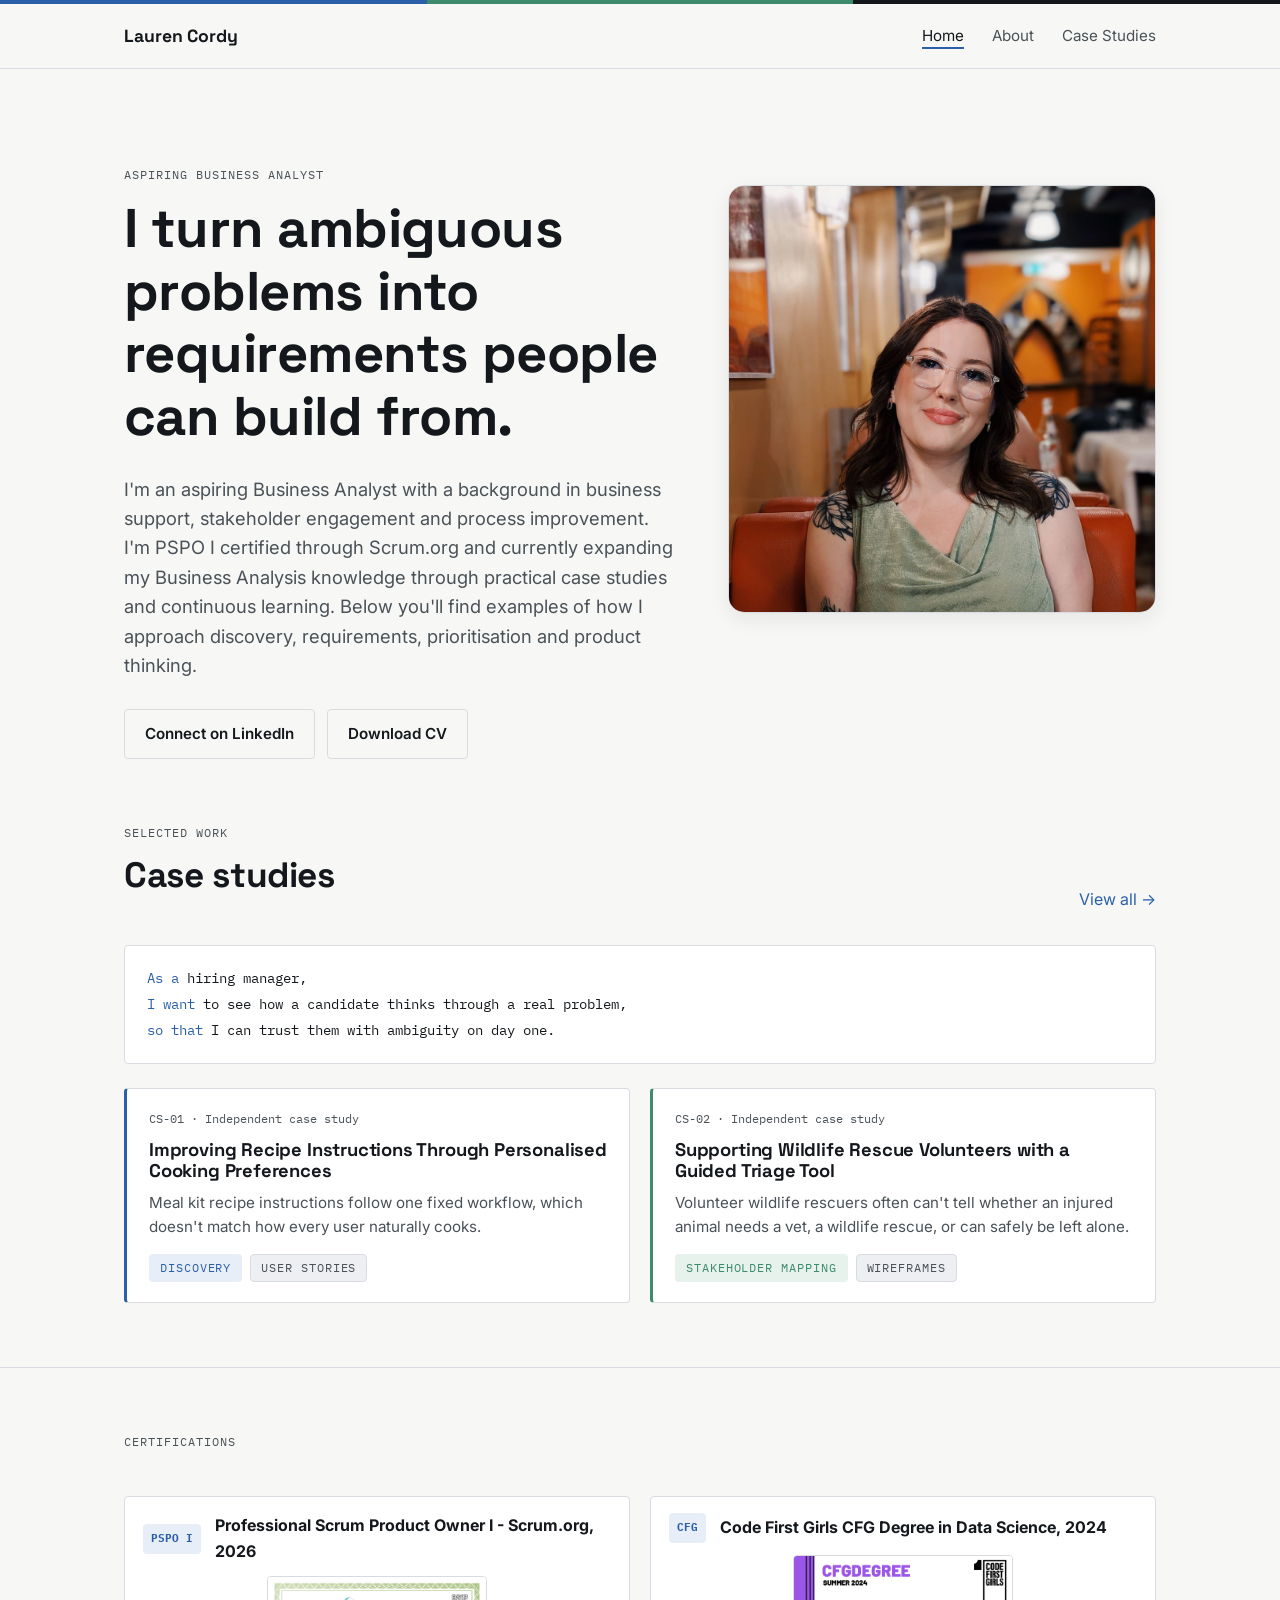
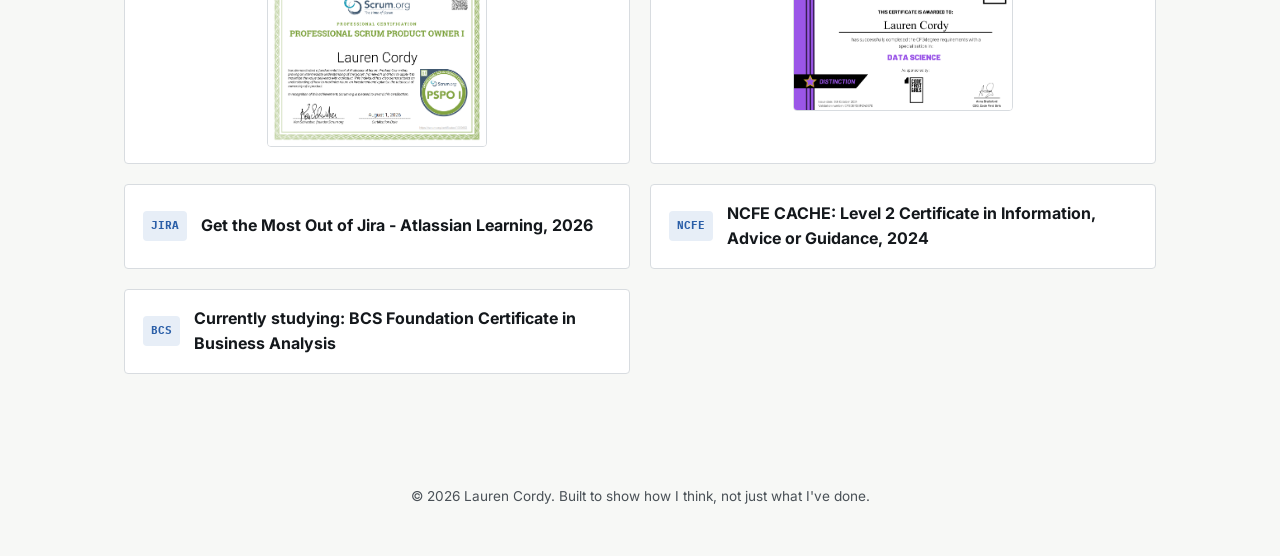
==== commit 35ee9b1f: "Simplify hero CTAs Remove "View case studies" (redundant with the case studies section directly belo" ====
--- a/index.html
+++ b/index.html
@@ -37,9 +37,8 @@
           of how I approach discovery, requirements, prioritisation and product thinking.
         </p>
         <div class="hero__ctas">
-          <a href="case-studies.html" class="btn">View case studies</a>
+          <a href="https://www.linkedin.com/in/laurenecordy/" class="btn btn--ghost" target="_blank" rel="noopener">Connect on LinkedIn</a>
           <a href="assets/cv.pdf" class="btn btn--ghost">Download CV</a>
-          <a href="https://www.linkedin.com/in/laurenecordy/" class="btn btn--ghost" target="_blank" rel="noopener">Connect on LinkedIn</a>
         </div>
       </div>
       <div>
